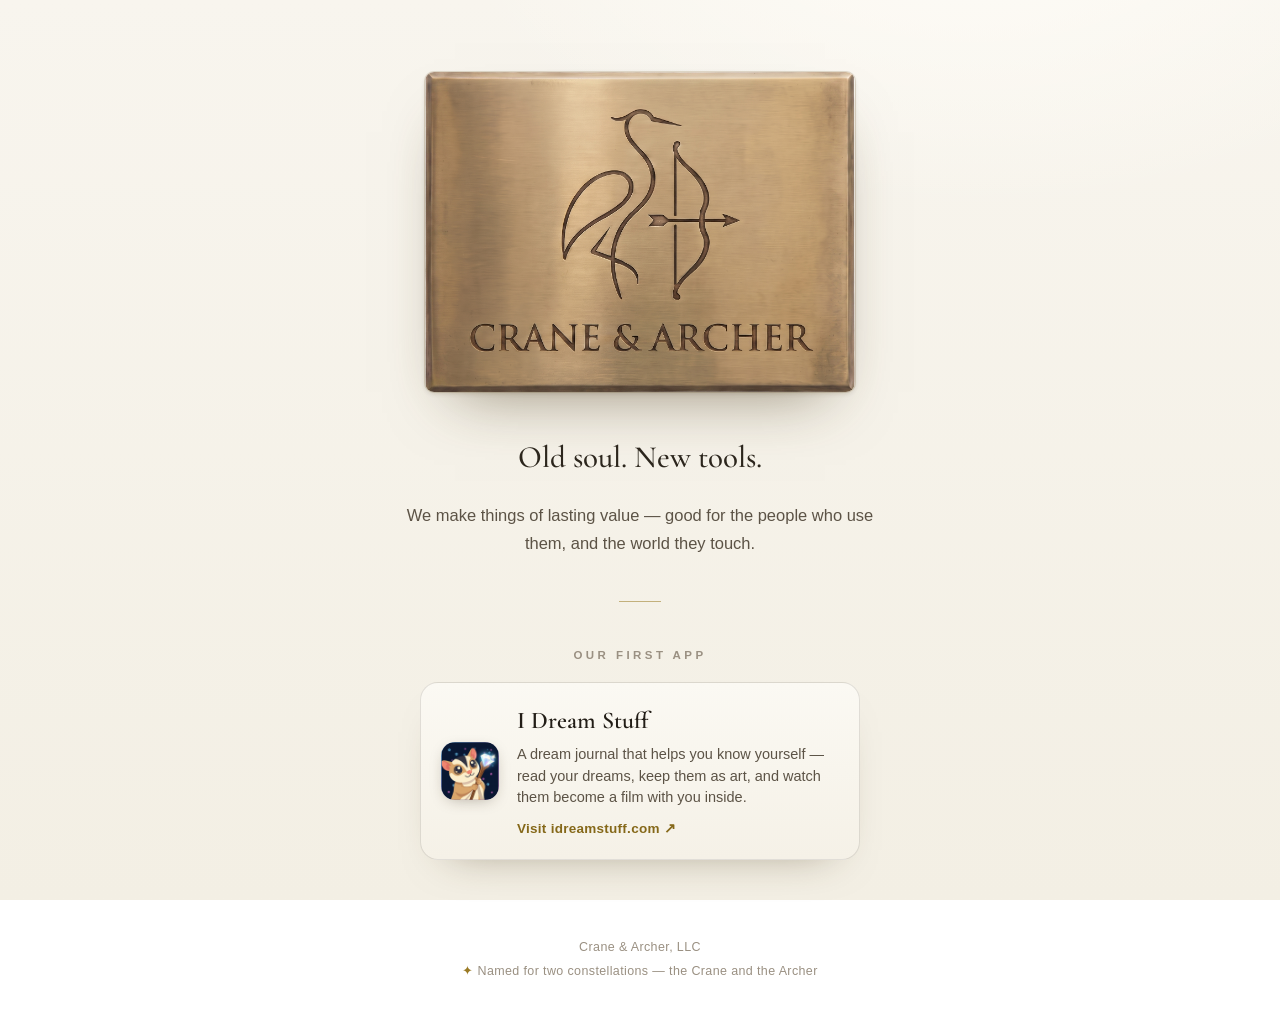
==== index.html @ 2206478a "Update meta/social description to match new studio voice" ====
<!doctype html>
<html lang="en">
<head>
<meta charset="utf-8" />
<meta name="viewport" content="width=device-width, initial-scale=1" />
<title>Crane &amp; Archer — a software studio</title>
<meta name="description" content="Crane & Archer is an independent software studio. We make things of lasting value — good for the people who use them, and the world they touch. Maker of I Dream Stuff." />
<meta name="theme-color" content="#f7f4ec" />
<meta property="og:title" content="Crane & Archer" />
<meta property="og:description" content="An independent software studio. We make things of lasting value — good for the people who use them, and the world they touch." />
<meta property="og:type" content="website" />
<meta property="og:url" content="https://craneandarcher.com" />
<link rel="icon" href="data:image/svg+xml,%3Csvg xmlns='http://www.w3.org/2000/svg' viewBox='0 0 32 32'%3E%3Crect width='32' height='32' rx='7' fill='%23f7f4ec'/%3E%3Cg fill='none' stroke='%239a7a24' stroke-width='1.4' stroke-linecap='round'%3E%3Cpath d='M9 22 L23 10'/%3E%3Cpath d='M23 10 l-5 1 M23 10 l1 -5'/%3E%3C/g%3E%3Ccircle cx='9' cy='22' r='1.5' fill='%23b0873a'/%3E%3C/svg%3E" />
<link rel="preconnect" href="https://fonts.googleapis.com">
<link rel="preconnect" href="https://fonts.gstatic.com" crossorigin>
<link href="https://fonts.googleapis.com/css2?family=Cormorant+Garamond:ital,wght@0,500;0,600;1,500;1,600&display=swap" rel="stylesheet">
<style>
  :root{
    --paper:#f7f4ec; --paper-2:#fbf9f3; --ink:#221d16; --soft:#5c5346;
    --faint:#9a9082; --gold:#9a7a24; --gold-deep:#856819;
    --line:rgba(34,29,22,.12);
    --maxw:660px;
  }
  *{box-sizing:border-box;}
  html{scroll-behavior:smooth;}
  body{
    margin:0; min-height:100vh; color:var(--ink);
    font-family:-apple-system,BlinkMacSystemFont,"Segoe UI",Inter,Helvetica,Arial,sans-serif;
    line-height:1.7; -webkit-font-smoothing:antialiased;
    background:
      radial-gradient(900px 560px at 76% -14%, #fffdf8 0%, transparent 60%),
      linear-gradient(180deg,#f8f5ee 0%, #f3efe4 100%);
    background-attachment:fixed;
  }
  .serif{font-family:"Cormorant Garamond",Georgia,"Times New Roman",serif;}
  a{color:inherit;}
  .wrap{max-width:var(--maxw); margin:0 auto; position:relative; z-index:1;
    padding:clamp(44px,8vh,84px) 24px 40px; text-align:center;}

  /* subtle breathing constellations behind everything (incl. the namesakes:
     Grus = the Crane, Sagittarius = the Archer) */
  .sky{position:fixed; inset:0; width:100%; height:100%; z-index:0;
    pointer-events:none; color:#1c1712;}
  .sky circle{fill:currentColor;}
  .sky polyline,.sky line{fill:none; stroke:currentColor; stroke-width:1;
    vector-effect:non-scaling-stroke; stroke-linecap:round; stroke-linejoin:round; opacity:.5;}
  .constellation{opacity:0; animation:breathe var(--dur,20s) ease-in-out infinite;
    animation-delay:var(--delay,0s);}
  @keyframes breathe{0%,100%{opacity:0} 50%{opacity:var(--peak,.15)}}
  @media (prefers-reduced-motion: reduce){ .constellation{animation:none; opacity:.05;} }

  /* the brass plaque — a mounted object resting on the paper */
  .plaque{display:block; width:clamp(280px,64vw,430px); height:auto; margin:0 auto;
    border-radius:9px;
    box-shadow:
      0 30px 60px -30px rgba(70,52,20,.55),
      0 2px 6px -2px rgba(70,52,20,.28),
      0 0 0 1px rgba(120,95,45,.18);}

  .lede{font-family:"Cormorant Garamond",Georgia,serif;
    font-size:clamp(23px,4vw,31px); line-height:1.4; color:#2c261d;
    margin:44px auto 0; max-width:26ch; font-weight:500;}
  .body{color:var(--soft); font-size:16.5px; margin:22px auto 0; max-width:54ch;}
  .body .em{color:var(--gold-deep); font-weight:600;}

  .motto{font-family:"Cormorant Garamond",Georgia,serif; font-style:italic;
    font-size:clamp(19px,3vw,24px); color:var(--gold); font-weight:600;
    margin:30px auto 0; max-width:44ch; line-height:1.5;}
  .motto .nb{white-space:nowrap;}

  .rule{width:42px; height:1px; background:var(--gold); opacity:.55; margin:44px auto; border:0;}

  .card-label{font-size:11.5px; letter-spacing:.3em; text-transform:uppercase;
    color:var(--faint); font-weight:700; margin:0 0 16px;}
  .card{display:flex; align-items:center; gap:18px; text-align:left;
    max-width:440px; margin:0 auto; padding:18px 20px; border-radius:18px;
    background:linear-gradient(180deg,var(--paper-2),#f5f1e7);
    border:1px solid var(--line);
    box-shadow:0 20px 44px -30px rgba(70,52,20,.5);}
  .card img{width:58px; height:58px; border-radius:14px; flex:0 0 auto;
    box-shadow:0 4px 16px -6px rgba(50,38,18,.4);}
  .card .name{font-family:"Cormorant Garamond",Georgia,serif; font-size:24px;
    font-weight:600; margin:0 0 2px;}
  .card .desc{color:var(--soft); font-size:14.5px; line-height:1.5; margin:0;}
  .card .go{margin-top:9px; display:inline-block; font-size:13.5px; font-weight:700;
    color:var(--gold-deep); text-decoration:none; letter-spacing:.02em;}
  .card .go:hover{text-decoration:underline;}

  .contact{margin:44px auto 0; font-size:14.5px;}
  .contact .say{color:var(--soft);}
  .contact a{color:var(--gold-deep); text-decoration:none; font-weight:700;}
  .contact a:hover{text-decoration:underline;}

  footer{position:relative; z-index:1; text-align:center; color:var(--faint); font-size:12.5px;
    letter-spacing:.03em; padding:36px 24px 44px; line-height:1.9;}
  footer .star{color:var(--gold);}
</style>
</head>
<body>
  <svg class="sky" viewBox="0 0 1200 900" preserveAspectRatio="xMidYMid slice" aria-hidden="true">
    <!-- Cassiopeia (W) -->
    <g class="constellation" style="--dur:16s;--delay:0s;--peak:.15" transform="translate(90,110)">
      <polyline points="0,30 45,55 90,10 140,50 190,20"/>
      <circle cx="0" cy="30" r="2.3"/><circle cx="45" cy="55" r="2.3"/><circle cx="90" cy="10" r="2.6"/><circle cx="140" cy="50" r="2.3"/><circle cx="190" cy="20" r="2.3"/>
    </g>
    <!-- Orion -->
    <g class="constellation" style="--dur:22s;--delay:5s;--peak:.17" transform="translate(930,120)">
      <polyline points="55,215 70,110 35,35 120,25 110,126 130,205"/>
      <polyline points="70,110 90,118 110,126"/>
      <circle cx="35" cy="35" r="2.8"/><circle cx="120" cy="25" r="2.4"/>
      <circle cx="70" cy="110" r="2.1"/><circle cx="90" cy="118" r="2.1"/><circle cx="110" cy="126" r="2.1"/>
      <circle cx="55" cy="215" r="2.6"/><circle cx="130" cy="205" r="2.8"/>
    </g>
    <!-- Grus, the Crane (namesake) -->
    <g class="constellation" style="--dur:19s;--delay:11s;--peak:.2" transform="translate(110,520)">
      <polyline points="30,15 55,60 72,112 100,150"/>
      <line x1="72" y1="112" x2="122" y2="88"/>
      <line x1="100" y1="150" x2="90" y2="215"/>
      <line x1="100" y1="150" x2="122" y2="198"/>
      <circle cx="30" cy="15" r="2.6"/><circle cx="55" cy="60" r="2.2"/><circle cx="72" cy="112" r="2.4"/><circle cx="100" cy="150" r="2.2"/><circle cx="90" cy="215" r="2.2"/><circle cx="122" cy="198" r="2.2"/><circle cx="122" cy="88" r="2.2"/>
    </g>
    <!-- Sagittarius, the Archer / Teapot (namesake) -->
    <g class="constellation" style="--dur:24s;--delay:3s;--peak:.2" transform="translate(880,560)">
      <polyline points="55,45 120,42 128,120 48,120 55,45"/>
      <polyline points="55,45 95,8 120,42"/>
      <polyline points="120,42 185,80 128,120"/>
      <polyline points="55,45 10,80 48,120"/>
      <circle cx="95" cy="8" r="2.2"/><circle cx="55" cy="45" r="2.4"/><circle cx="120" cy="42" r="2.4"/><circle cx="48" cy="120" r="2.4"/><circle cx="128" cy="120" r="2.4"/><circle cx="185" cy="80" r="2.2"/><circle cx="10" cy="80" r="2.2"/>
    </g>
    <!-- Ursa Major (Big Dipper) -->
    <g class="constellation" style="--dur:20s;--delay:8s;--peak:.15" transform="translate(420,730)">
      <polyline points="10,25 15,95 90,100 85,35 10,25"/>
      <polyline points="85,35 140,30 200,55 258,80"/>
      <circle cx="10" cy="25" r="2.5"/><circle cx="15" cy="95" r="2.3"/><circle cx="90" cy="100" r="2.3"/><circle cx="85" cy="35" r="2.3"/><circle cx="140" cy="30" r="2.3"/><circle cx="200" cy="55" r="2.3"/><circle cx="258" cy="80" r="2.5"/>
    </g>
    <!-- Lyra -->
    <g class="constellation" style="--dur:17s;--delay:14s;--peak:.14" transform="translate(770,760)">
      <polyline points="25,35 45,5 70,42"/>
      <polyline points="25,35 70,42 60,88 15,80 25,35"/>
      <circle cx="45" cy="5" r="2.6"/><circle cx="25" cy="35" r="2.1"/><circle cx="70" cy="42" r="2.1"/><circle cx="60" cy="88" r="2.1"/><circle cx="15" cy="80" r="2.1"/>
    </g>
  </svg>
  <main class="wrap">
    <img class="plaque" src="craneandarcher-logo.png" alt="Crane & Archer" />

    <p class="lede">Old soul. New tools.</p>

    <p class="body">We make things of lasting value — good for the people who use them,
      and the world they touch.</p>

    <hr class="rule" />

    <p class="card-label">Our first app</p>
    <div class="card">
      <img src="idreamstuff-icon.png" alt="I Dream Stuff app icon" />
      <div>
        <p class="name">I Dream Stuff</p>
        <p class="desc">A dream journal that helps you know yourself — read your dreams,
          keep them as art, and watch them become a film with you inside.</p>
        <a class="go" href="https://idreamstuff.com" target="_blank" rel="noopener">Visit idreamstuff.com&nbsp;↗</a>
      </div>
    </div>

  </main>

  <footer>
    Crane &amp; Archer, LLC<br/>
    <span class="star">✦</span> Named for two constellations — the Crane and the Archer
  </footer>
</body>
</html>
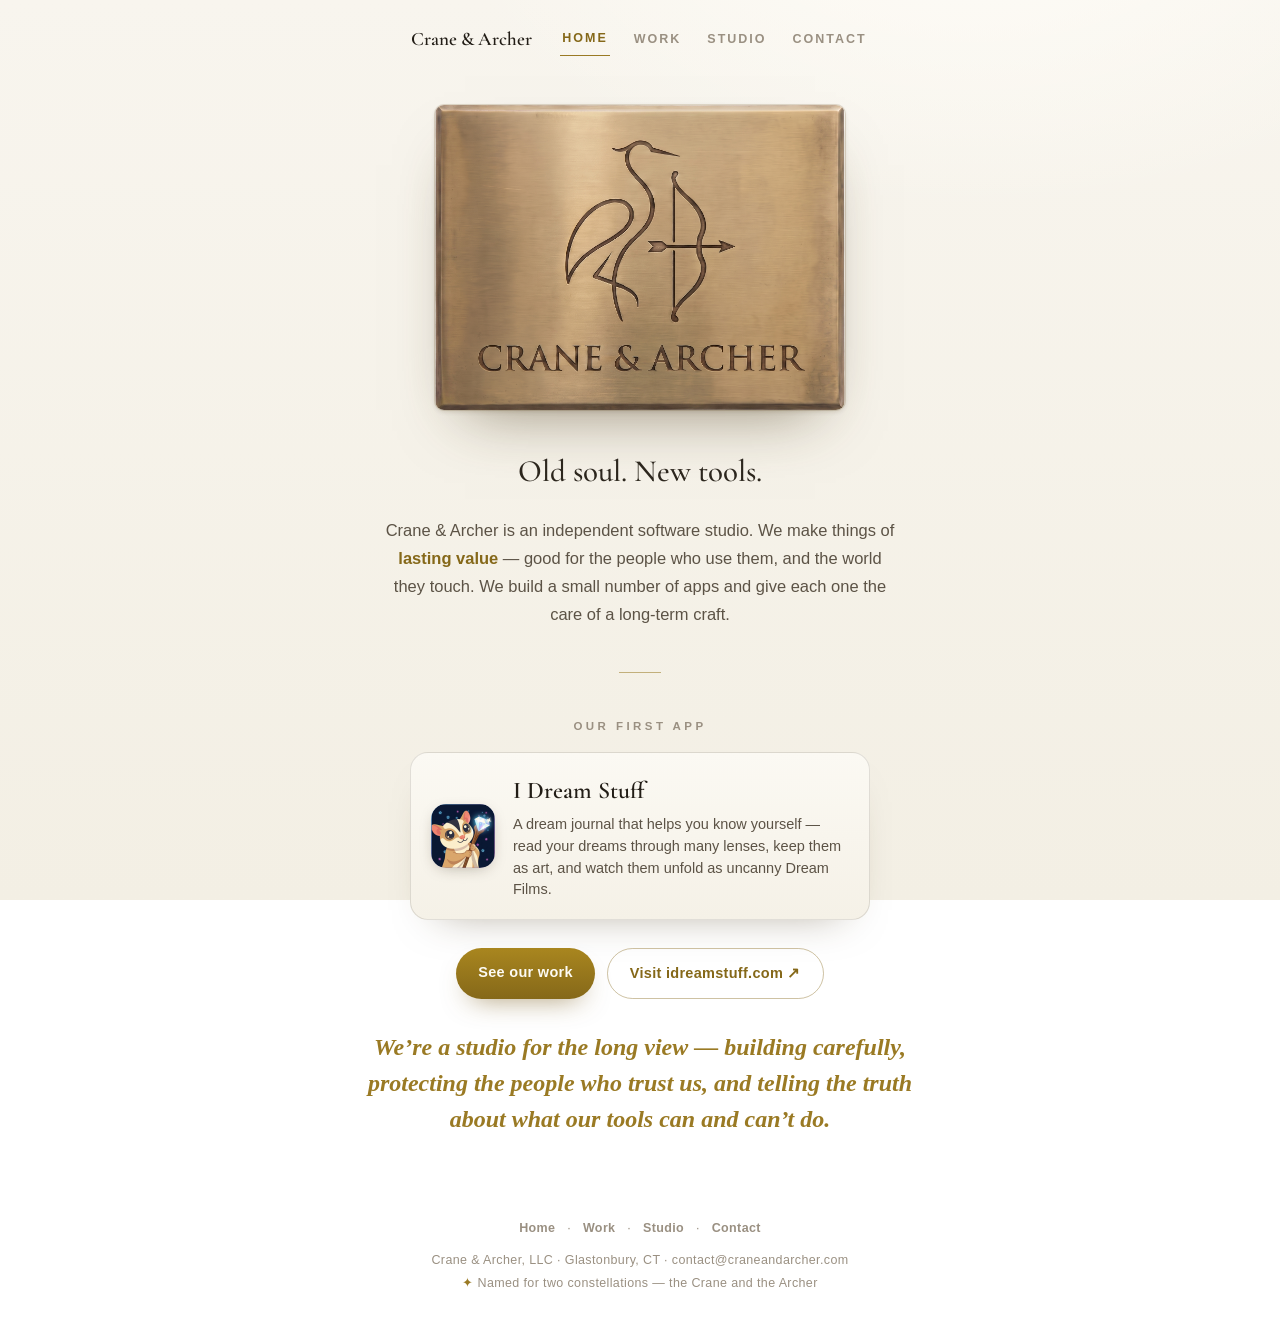
==== commit d4d8f7d9: "Beef up the site: four pages, real contact, SEO (Apple "very minimal" fix) Turn the one-pager into a" ====
--- a/index.html
+++ b/index.html
@@ -3,168 +3,103 @@
 <head>
 <meta charset="utf-8" />
 <meta name="viewport" content="width=device-width, initial-scale=1" />
-<title>Crane &amp; Archer — a software studio</title>
-<meta name="description" content="Crane & Archer is an independent software studio. We make things of lasting value — good for the people who use them, and the world they touch. Maker of I Dream Stuff." />
+<title>Crane &amp; Archer — an independent software studio</title>
+<meta name="description" content="Crane & Archer, LLC is an independent software studio. We make things of lasting value — good for the people who use them, and the world they touch. Maker of I Dream Stuff." />
 <meta name="theme-color" content="#f7f4ec" />
 <meta property="og:title" content="Crane & Archer" />
-<meta property="og:description" content="An independent software studio. We make things of lasting value — good for the people who use them, and the world they touch." />
+<meta property="og:description" content="An independent software studio making things of lasting value. Maker of I Dream Stuff." />
 <meta property="og:type" content="website" />
 <meta property="og:url" content="https://craneandarcher.com" />
+<link rel="canonical" href="https://craneandarcher.com/" />
 <link rel="icon" href="data:image/svg+xml,%3Csvg xmlns='http://www.w3.org/2000/svg' viewBox='0 0 32 32'%3E%3Crect width='32' height='32' rx='7' fill='%23f7f4ec'/%3E%3Cg fill='none' stroke='%239a7a24' stroke-width='1.4' stroke-linecap='round'%3E%3Cpath d='M9 22 L23 10'/%3E%3Cpath d='M23 10 l-5 1 M23 10 l1 -5'/%3E%3C/g%3E%3Ccircle cx='9' cy='22' r='1.5' fill='%23b0873a'/%3E%3C/svg%3E" />
 <link rel="preconnect" href="https://fonts.googleapis.com">
 <link rel="preconnect" href="https://fonts.gstatic.com" crossorigin>
 <link href="https://fonts.googleapis.com/css2?family=Cormorant+Garamond:ital,wght@0,500;0,600;1,500;1,600&display=swap" rel="stylesheet">
-<style>
-  :root{
-    --paper:#f7f4ec; --paper-2:#fbf9f3; --ink:#221d16; --soft:#5c5346;
-    --faint:#9a9082; --gold:#9a7a24; --gold-deep:#856819;
-    --line:rgba(34,29,22,.12);
-    --maxw:660px;
-  }
-  *{box-sizing:border-box;}
-  html{scroll-behavior:smooth;}
-  body{
-    margin:0; min-height:100vh; color:var(--ink);
-    font-family:-apple-system,BlinkMacSystemFont,"Segoe UI",Inter,Helvetica,Arial,sans-serif;
-    line-height:1.7; -webkit-font-smoothing:antialiased;
-    background:
-      radial-gradient(900px 560px at 76% -14%, #fffdf8 0%, transparent 60%),
-      linear-gradient(180deg,#f8f5ee 0%, #f3efe4 100%);
-    background-attachment:fixed;
-  }
-  .serif{font-family:"Cormorant Garamond",Georgia,"Times New Roman",serif;}
-  a{color:inherit;}
-  .wrap{max-width:var(--maxw); margin:0 auto; position:relative; z-index:1;
-    padding:clamp(44px,8vh,84px) 24px 40px; text-align:center;}
-
-  /* subtle breathing constellations behind everything (incl. the namesakes:
-     Grus = the Crane, Sagittarius = the Archer) */
-  .sky{position:fixed; inset:0; width:100%; height:100%; z-index:0;
-    pointer-events:none; color:#1c1712;}
-  .sky circle{fill:currentColor;}
-  .sky polyline,.sky line{fill:none; stroke:currentColor; stroke-width:1;
-    vector-effect:non-scaling-stroke; stroke-linecap:round; stroke-linejoin:round; opacity:.5;}
-  .constellation{opacity:0; animation:breathe var(--dur,20s) ease-in-out infinite;
-    animation-delay:var(--delay,0s);}
-  @keyframes breathe{0%,100%{opacity:0} 50%{opacity:var(--peak,.15)}}
-  @media (prefers-reduced-motion: reduce){ .constellation{animation:none; opacity:.05;} }
-
-  /* the brass plaque — a mounted object resting on the paper */
-  .plaque{display:block; width:clamp(280px,64vw,430px); height:auto; margin:0 auto;
-    border-radius:9px;
-    box-shadow:
-      0 30px 60px -30px rgba(70,52,20,.55),
-      0 2px 6px -2px rgba(70,52,20,.28),
-      0 0 0 1px rgba(120,95,45,.18);}
-
-  .lede{font-family:"Cormorant Garamond",Georgia,serif;
-    font-size:clamp(23px,4vw,31px); line-height:1.4; color:#2c261d;
-    margin:44px auto 0; max-width:26ch; font-weight:500;}
-  .body{color:var(--soft); font-size:16.5px; margin:22px auto 0; max-width:54ch;}
-  .body .em{color:var(--gold-deep); font-weight:600;}
-
-  .motto{font-family:"Cormorant Garamond",Georgia,serif; font-style:italic;
-    font-size:clamp(19px,3vw,24px); color:var(--gold); font-weight:600;
-    margin:30px auto 0; max-width:44ch; line-height:1.5;}
-  .motto .nb{white-space:nowrap;}
-
-  .rule{width:42px; height:1px; background:var(--gold); opacity:.55; margin:44px auto; border:0;}
-
-  .card-label{font-size:11.5px; letter-spacing:.3em; text-transform:uppercase;
-    color:var(--faint); font-weight:700; margin:0 0 16px;}
-  .card{display:flex; align-items:center; gap:18px; text-align:left;
-    max-width:440px; margin:0 auto; padding:18px 20px; border-radius:18px;
-    background:linear-gradient(180deg,var(--paper-2),#f5f1e7);
-    border:1px solid var(--line);
-    box-shadow:0 20px 44px -30px rgba(70,52,20,.5);}
-  .card img{width:58px; height:58px; border-radius:14px; flex:0 0 auto;
-    box-shadow:0 4px 16px -6px rgba(50,38,18,.4);}
-  .card .name{font-family:"Cormorant Garamond",Georgia,serif; font-size:24px;
-    font-weight:600; margin:0 0 2px;}
-  .card .desc{color:var(--soft); font-size:14.5px; line-height:1.5; margin:0;}
-  .card .go{margin-top:9px; display:inline-block; font-size:13.5px; font-weight:700;
-    color:var(--gold-deep); text-decoration:none; letter-spacing:.02em;}
-  .card .go:hover{text-decoration:underline;}
-
-  .contact{margin:44px auto 0; font-size:14.5px;}
-  .contact .say{color:var(--soft);}
-  .contact a{color:var(--gold-deep); text-decoration:none; font-weight:700;}
-  .contact a:hover{text-decoration:underline;}
-
-  footer{position:relative; z-index:1; text-align:center; color:var(--faint); font-size:12.5px;
-    letter-spacing:.03em; padding:36px 24px 44px; line-height:1.9;}
-  footer .star{color:var(--gold);}
-</style>
+<link rel="stylesheet" href="style.css" />
+<script type="application/ld+json">
+{
+  "@context":"https://schema.org",
+  "@type":"Organization",
+  "name":"Crane & Archer, LLC",
+  "alternateName":"Crane & Archer",
+  "url":"https://craneandarcher.com",
+  "email":"contact@craneandarcher.com",
+  "description":"An independent software studio making things of lasting value. Maker of I Dream Stuff.",
+  "foundingDate":"2026",
+  "address":{"@type":"PostalAddress","streetAddress":"2389 Main St, Suite 100","addressLocality":"Glastonbury","addressRegion":"CT","postalCode":"06033","addressCountry":"US"},
+  "makesOffer":{"@type":"Offer","itemOffered":{"@type":"MobileApplication","name":"I Dream Stuff","applicationCategory":"LifestyleApplication","url":"https://idreamstuff.com"}}
+}
+</script>
 </head>
 <body>
   <svg class="sky" viewBox="0 0 1200 900" preserveAspectRatio="xMidYMid slice" aria-hidden="true">
-    <!-- Cassiopeia (W) -->
-    <g class="constellation" style="--dur:16s;--delay:0s;--peak:.15" transform="translate(90,110)">
+    <g class="constellation" style="--dur:16s;--delay:0s" transform="translate(90,110)">
       <polyline points="0,30 45,55 90,10 140,50 190,20"/>
       <circle cx="0" cy="30" r="2.3"/><circle cx="45" cy="55" r="2.3"/><circle cx="90" cy="10" r="2.6"/><circle cx="140" cy="50" r="2.3"/><circle cx="190" cy="20" r="2.3"/>
     </g>
-    <!-- Orion -->
-    <g class="constellation" style="--dur:22s;--delay:5s;--peak:.17" transform="translate(930,120)">
-      <polyline points="55,215 70,110 35,35 120,25 110,126 130,205"/>
-      <polyline points="70,110 90,118 110,126"/>
-      <circle cx="35" cy="35" r="2.8"/><circle cx="120" cy="25" r="2.4"/>
-      <circle cx="70" cy="110" r="2.1"/><circle cx="90" cy="118" r="2.1"/><circle cx="110" cy="126" r="2.1"/>
-      <circle cx="55" cy="215" r="2.6"/><circle cx="130" cy="205" r="2.8"/>
+    <g class="constellation" style="--dur:22s;--delay:5s" transform="translate(930,120)">
+      <polyline points="55,215 70,110 35,35 120,25 110,126 130,205"/><polyline points="70,110 90,118 110,126"/>
+      <circle cx="35" cy="35" r="2.8"/><circle cx="120" cy="25" r="2.4"/><circle cx="70" cy="110" r="2.1"/><circle cx="90" cy="118" r="2.1"/><circle cx="110" cy="126" r="2.1"/><circle cx="55" cy="215" r="2.6"/><circle cx="130" cy="205" r="2.8"/>
     </g>
-    <!-- Grus, the Crane (namesake) -->
-    <g class="constellation" style="--dur:19s;--delay:11s;--peak:.2" transform="translate(110,520)">
-      <polyline points="30,15 55,60 72,112 100,150"/>
-      <line x1="72" y1="112" x2="122" y2="88"/>
-      <line x1="100" y1="150" x2="90" y2="215"/>
-      <line x1="100" y1="150" x2="122" y2="198"/>
+    <g class="constellation" style="--dur:19s;--delay:11s" transform="translate(110,520)">
+      <polyline points="30,15 55,60 72,112 100,150"/><line x1="72" y1="112" x2="122" y2="88"/><line x1="100" y1="150" x2="90" y2="215"/><line x1="100" y1="150" x2="122" y2="198"/>
       <circle cx="30" cy="15" r="2.6"/><circle cx="55" cy="60" r="2.2"/><circle cx="72" cy="112" r="2.4"/><circle cx="100" cy="150" r="2.2"/><circle cx="90" cy="215" r="2.2"/><circle cx="122" cy="198" r="2.2"/><circle cx="122" cy="88" r="2.2"/>
     </g>
-    <!-- Sagittarius, the Archer / Teapot (namesake) -->
-    <g class="constellation" style="--dur:24s;--delay:3s;--peak:.2" transform="translate(880,560)">
-      <polyline points="55,45 120,42 128,120 48,120 55,45"/>
-      <polyline points="55,45 95,8 120,42"/>
-      <polyline points="120,42 185,80 128,120"/>
-      <polyline points="55,45 10,80 48,120"/>
+    <g class="constellation" style="--dur:24s;--delay:3s" transform="translate(880,560)">
+      <polyline points="55,45 120,42 128,120 48,120 55,45"/><polyline points="55,45 95,8 120,42"/><polyline points="120,42 185,80 128,120"/><polyline points="55,45 10,80 48,120"/>
       <circle cx="95" cy="8" r="2.2"/><circle cx="55" cy="45" r="2.4"/><circle cx="120" cy="42" r="2.4"/><circle cx="48" cy="120" r="2.4"/><circle cx="128" cy="120" r="2.4"/><circle cx="185" cy="80" r="2.2"/><circle cx="10" cy="80" r="2.2"/>
     </g>
-    <!-- Ursa Major (Big Dipper) -->
-    <g class="constellation" style="--dur:20s;--delay:8s;--peak:.15" transform="translate(420,730)">
-      <polyline points="10,25 15,95 90,100 85,35 10,25"/>
-      <polyline points="85,35 140,30 200,55 258,80"/>
+    <g class="constellation" style="--dur:20s;--delay:8s" transform="translate(420,730)">
+      <polyline points="10,25 15,95 90,100 85,35 10,25"/><polyline points="85,35 140,30 200,55 258,80"/>
       <circle cx="10" cy="25" r="2.5"/><circle cx="15" cy="95" r="2.3"/><circle cx="90" cy="100" r="2.3"/><circle cx="85" cy="35" r="2.3"/><circle cx="140" cy="30" r="2.3"/><circle cx="200" cy="55" r="2.3"/><circle cx="258" cy="80" r="2.5"/>
     </g>
-    <!-- Lyra -->
-    <g class="constellation" style="--dur:17s;--delay:14s;--peak:.14" transform="translate(770,760)">
-      <polyline points="25,35 45,5 70,42"/>
-      <polyline points="25,35 70,42 60,88 15,80 25,35"/>
+    <g class="constellation" style="--dur:17s;--delay:14s" transform="translate(770,760)">
+      <polyline points="25,35 45,5 70,42"/><polyline points="25,35 70,42 60,88 15,80 25,35"/>
       <circle cx="45" cy="5" r="2.6"/><circle cx="25" cy="35" r="2.1"/><circle cx="70" cy="42" r="2.1"/><circle cx="60" cy="88" r="2.1"/><circle cx="15" cy="80" r="2.1"/>
     </g>
   </svg>
+
+  <nav class="nav">
+    <a class="brand" href="/">Crane &amp; Archer</a>
+    <a class="link" href="/" aria-current="page">Home</a>
+    <a class="link" href="/work.html">Work</a>
+    <a class="link" href="/studio.html">Studio</a>
+    <a class="link" href="/contact.html">Contact</a>
+  </nav>
+
   <main class="wrap">
     <img class="plaque" src="craneandarcher-logo.png" alt="Crane & Archer" />
 
     <p class="lede">Old soul. New tools.</p>
 
-    <p class="body">We make things of lasting value — good for the people who use them,
-      and the world they touch.</p>
+    <p class="body">Crane &amp; Archer is an independent software studio. We make things of
+      <span class="em">lasting value</span> — good for the people who use them, and the world they touch.
+      We build a small number of apps and give each one the care of a long-term craft.</p>
 
     <hr class="rule" />
 
-    <p class="card-label">Our first app</p>
+    <p class="label">Our first app</p>
     <div class="card">
       <img src="idreamstuff-icon.png" alt="I Dream Stuff app icon" />
       <div>
         <p class="name">I Dream Stuff</p>
-        <p class="desc">A dream journal that helps you know yourself — read your dreams,
-          keep them as art, and watch them become a film with you inside.</p>
-        <a class="go" href="https://idreamstuff.com" target="_blank" rel="noopener">Visit idreamstuff.com&nbsp;↗</a>
+        <p class="desc">A dream journal that helps you know yourself — read your dreams through many
+          lenses, keep them as art, and watch them unfold as uncanny Dream Films.</p>
       </div>
     </div>
 
+    <div class="btn-row">
+      <a class="btn btn-primary" href="/work.html">See our work</a>
+      <a class="btn btn-ghost" href="https://idreamstuff.com" target="_blank" rel="noopener">Visit idreamstuff.com ↗</a>
+    </div>
+
+    <p class="motto">We’re a studio for the long view — building carefully, protecting the people
+      who trust us, and telling the truth about what our tools can and can’t do.</p>
   </main>
 
   <footer>
-    Crane &amp; Archer, LLC<br/>
+    <div class="fnav"><a href="/">Home</a> · <a href="/work.html">Work</a> · <a href="/studio.html">Studio</a> · <a href="/contact.html">Contact</a></div>
+    Crane &amp; Archer, LLC · Glastonbury, CT · <a href="mailto:contact@craneandarcher.com">contact@craneandarcher.com</a><br/>
     <span class="star">✦</span> Named for two constellations — the Crane and the Archer
   </footer>
 </body>
--- a/style.css
+++ b/style.css
@@ -0,0 +1,109 @@
+/* Crane & Archer — shared styles across all pages.
+   Paper + brass palette, Cormorant Garamond display, breathing constellations. */
+:root{
+  --paper:#f7f4ec; --paper-2:#fbf9f3; --ink:#221d16; --soft:#5c5346;
+  --faint:#9a9082; --gold:#9a7a24; --gold-deep:#856819;
+  --line:rgba(34,29,22,.12);
+  --maxw:720px;
+}
+*{box-sizing:border-box;}
+html{scroll-behavior:smooth;}
+body{
+  margin:0; min-height:100vh; color:var(--ink);
+  font-family:-apple-system,BlinkMacSystemFont,"Segoe UI",Inter,Helvetica,Arial,sans-serif;
+  line-height:1.7; -webkit-font-smoothing:antialiased;
+  background:
+    radial-gradient(900px 560px at 76% -14%, #fffdf8 0%, transparent 60%),
+    linear-gradient(180deg,#f8f5ee 0%, #f3efe4 100%);
+  background-attachment:fixed;
+}
+.serif{font-family:"Cormorant Garamond",Georgia,"Times New Roman",serif;}
+a{color:inherit;}
+
+/* breathing constellations behind everything (namesakes: Grus = Crane, Sagittarius = Archer) */
+.sky{position:fixed; inset:0; width:100%; height:100%; z-index:0; pointer-events:none; color:#0d0b09;}
+.sky circle{fill:currentColor;}
+.sky polyline,.sky line{fill:none; stroke:currentColor; stroke-width:1.1;
+  vector-effect:non-scaling-stroke; stroke-linecap:round; stroke-linejoin:round; opacity:.6;}
+.constellation{opacity:0; animation:breathe var(--dur,20s) ease-in-out infinite; animation-delay:var(--delay,0s);}
+@keyframes breathe{0%,100%{opacity:0} 50%{opacity:1}}
+@media (prefers-reduced-motion: reduce){ .constellation{animation:none; opacity:.45;} }
+
+/* top nav */
+.nav{position:relative; z-index:2; display:flex; flex-wrap:wrap; align-items:center; justify-content:center;
+  gap:6px 22px; padding:22px 24px 4px;}
+.nav .brand{font-family:"Cormorant Garamond",Georgia,serif; font-weight:600; font-size:19px;
+  color:var(--ink); text-decoration:none; margin-right:6px;}
+.nav a.link{font-size:12.5px; letter-spacing:.16em; text-transform:uppercase; font-weight:700;
+  color:var(--faint); text-decoration:none; padding:6px 2px; transition:color .15s;}
+.nav a.link:hover{color:var(--gold-deep);}
+.nav a.link[aria-current="page"]{color:var(--gold-deep); border-bottom:1.5px solid var(--gold);}
+
+.wrap{max-width:var(--maxw); margin:0 auto; position:relative; z-index:1;
+  padding:clamp(28px,5vh,56px) 24px 40px; text-align:center;}
+
+/* home hero */
+.plaque{display:block; width:clamp(280px,60vw,410px); height:auto; margin:0 auto; border-radius:9px;
+  box-shadow:0 30px 60px -30px rgba(70,52,20,.55), 0 2px 6px -2px rgba(70,52,20,.28), 0 0 0 1px rgba(120,95,45,.18);}
+.lede{font-family:"Cormorant Garamond",Georgia,serif; font-size:clamp(23px,4vw,31px); line-height:1.4;
+  color:#2c261d; margin:40px auto 0; max-width:26ch; font-weight:500;}
+.body{color:var(--soft); font-size:16.5px; margin:22px auto 0; max-width:56ch;}
+.body .em{color:var(--gold-deep); font-weight:600;}
+.motto{font-family:"Cormorant Garamond",Georgia,serif; font-style:italic; font-size:clamp(19px,3vw,24px);
+  color:var(--gold); font-weight:600; margin:30px auto 0; max-width:46ch; line-height:1.5;}
+
+.rule{width:42px; height:1px; background:var(--gold); opacity:.55; margin:44px auto; border:0;}
+
+/* page headings + prose (inner pages) */
+.page-title{font-family:"Cormorant Garamond",Georgia,serif; font-size:clamp(30px,6vw,46px);
+  font-weight:600; color:var(--ink); margin:12px auto 0; line-height:1.1;}
+.page-sub{color:var(--soft); font-size:17px; margin:16px auto 0; max-width:56ch;}
+.h2{font-family:"Cormorant Garamond",Georgia,serif; font-size:clamp(22px,4vw,28px); font-weight:600;
+  color:var(--ink); margin:48px auto 0;}
+.prose{color:var(--soft); font-size:16.5px; margin:16px auto 0; max-width:60ch; text-align:left;}
+.prose p{margin:0 0 16px;}
+.prose strong,.prose .em{color:var(--gold-deep);}
+.label{font-size:11.5px; letter-spacing:.3em; text-transform:uppercase; color:var(--faint); font-weight:700; margin:0 0 16px;}
+
+/* product / app card */
+.card{display:flex; align-items:center; gap:18px; text-align:left; max-width:460px; margin:0 auto;
+  padding:18px 20px; border-radius:18px; background:linear-gradient(180deg,var(--paper-2),#f5f1e7);
+  border:1px solid var(--line); box-shadow:0 20px 44px -30px rgba(70,52,20,.5);}
+.card img{width:64px; height:64px; border-radius:15px; flex:0 0 auto; box-shadow:0 4px 16px -6px rgba(50,38,18,.4);}
+.card .name{font-family:"Cormorant Garamond",Georgia,serif; font-size:24px; font-weight:600; margin:0 0 2px;}
+.card .desc{color:var(--soft); font-size:14.5px; line-height:1.5; margin:0;}
+
+/* feature list */
+.features{list-style:none; padding:0; margin:20px auto 0; max-width:56ch; text-align:left;}
+.features li{position:relative; padding:0 0 0 22px; margin:0 0 12px; color:var(--soft); font-size:16px;}
+.features li::before{content:"✦"; position:absolute; left:0; top:0; color:var(--gold); font-size:12px;}
+.features b{color:var(--ink); font-weight:600;}
+
+/* buttons */
+.btn-row{display:flex; flex-wrap:wrap; gap:12px; justify-content:center; margin:28px auto 0;}
+.btn{display:inline-block; font-size:14.5px; font-weight:700; letter-spacing:.02em; text-decoration:none;
+  padding:12px 22px; border-radius:999px; transition:transform .12s, box-shadow .12s;}
+.btn-primary{background:linear-gradient(180deg,#a9861f,#856819); color:#fdfbf4;
+  box-shadow:0 12px 28px -14px rgba(120,90,25,.7);}
+.btn-primary:hover{transform:translateY(-1px);}
+.btn-ghost{background:transparent; color:var(--gold-deep); border:1.4px solid rgba(133,104,25,.4);}
+.btn-ghost:hover{border-color:var(--gold-deep);}
+.soon{display:block; font-size:12.5px; letter-spacing:.14em; text-transform:uppercase; color:var(--faint);
+  font-weight:700; margin:18px auto 0;}
+
+/* contact block */
+.contact-grid{display:grid; gap:16px; max-width:420px; margin:28px auto 0; text-align:left;}
+.contact-item{padding:16px 18px; border-radius:14px; background:linear-gradient(180deg,var(--paper-2),#f5f1e7);
+  border:1px solid var(--line);}
+.contact-item .k{font-size:11.5px; letter-spacing:.18em; text-transform:uppercase; color:var(--faint); font-weight:700; margin:0 0 5px;}
+.contact-item a{color:var(--gold-deep); text-decoration:none; font-weight:700;}
+.contact-item a:hover{text-decoration:underline;}
+.contact-item .addr{color:var(--soft); font-size:14.5px; line-height:1.6; font-style:normal;}
+
+footer{position:relative; z-index:1; text-align:center; color:var(--faint); font-size:12.5px;
+  letter-spacing:.03em; padding:40px 24px 46px; line-height:1.9;}
+footer a{color:var(--faint); text-decoration:none;}
+footer a:hover{color:var(--gold-deep);}
+footer .star{color:var(--gold);}
+footer .fnav{margin-bottom:8px;}
+footer .fnav a{margin:0 8px; font-weight:600;}
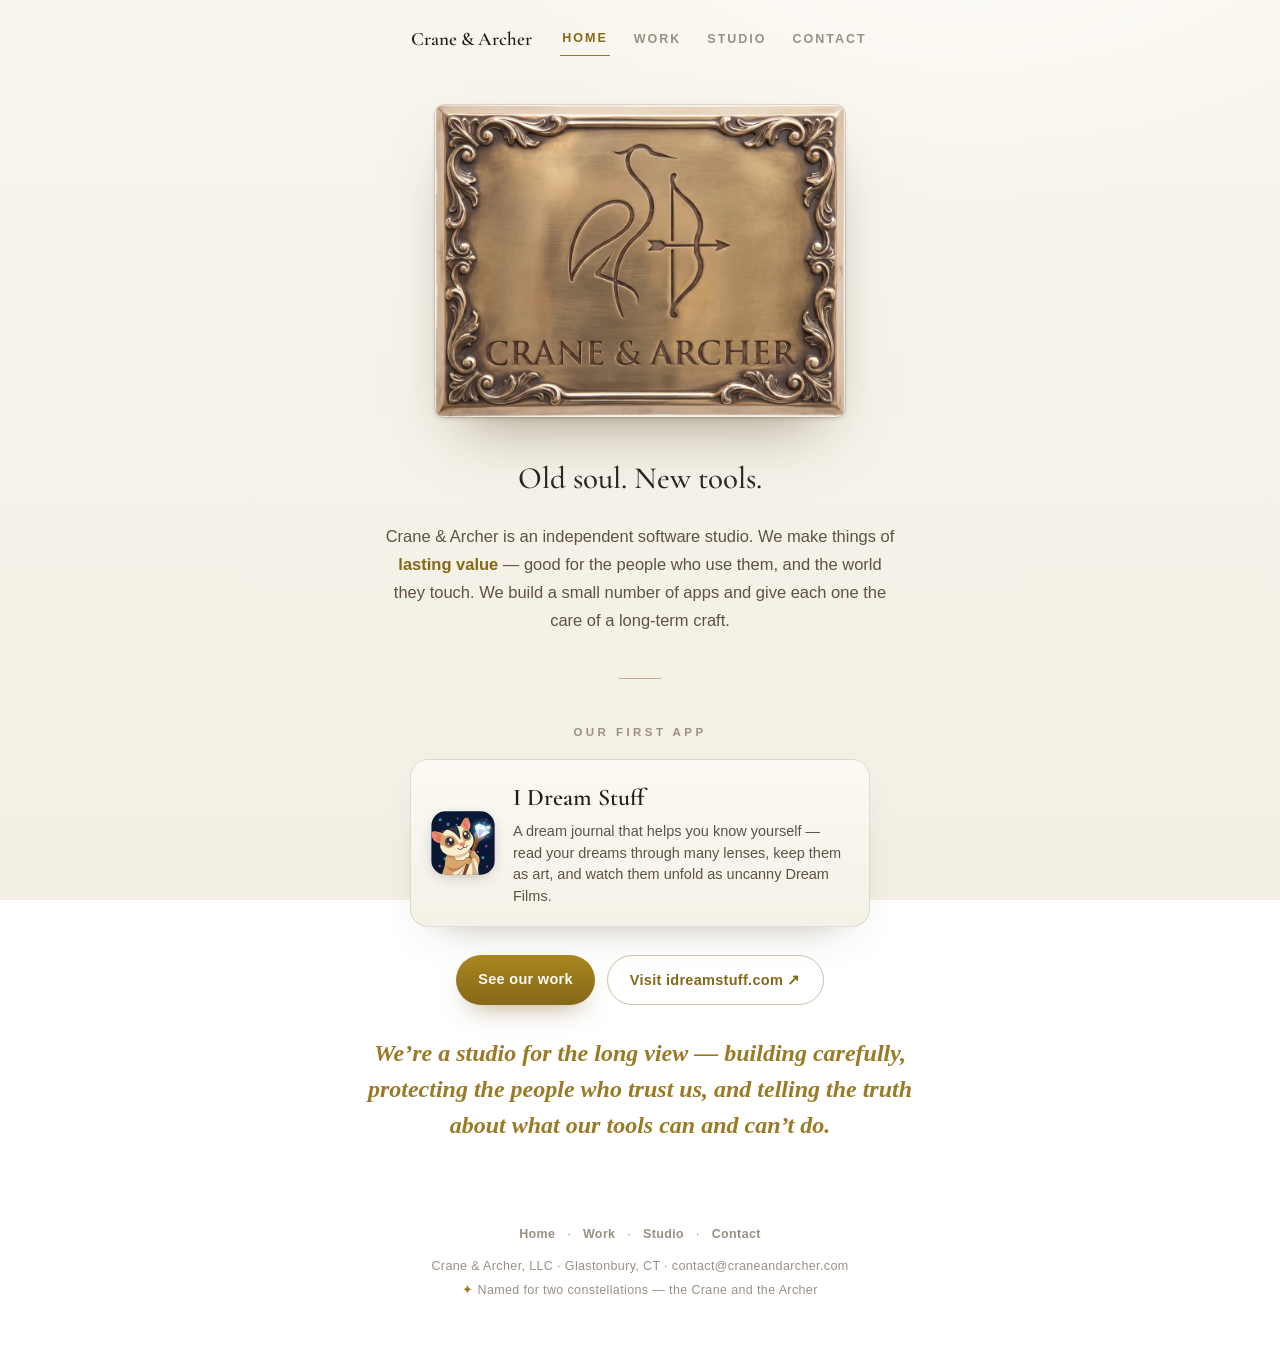
==== commit fab4ff1d: "Logo: new brass plaque, optimized to WebP (3.3MB PNG → 94KB) Swap in the new craneandarcher-logo2 pl" ====
--- a/index.html
+++ b/index.html
@@ -68,7 +68,7 @@
   </nav>
 
   <main class="wrap">
-    <img class="plaque" src="craneandarcher-logo.png" alt="Crane & Archer" />
+    <img class="plaque" src="craneandarcher-logo2.webp" alt="Crane & Archer" width="500" height="380" />
 
     <p class="lede">Old soul. New tools.</p>
 
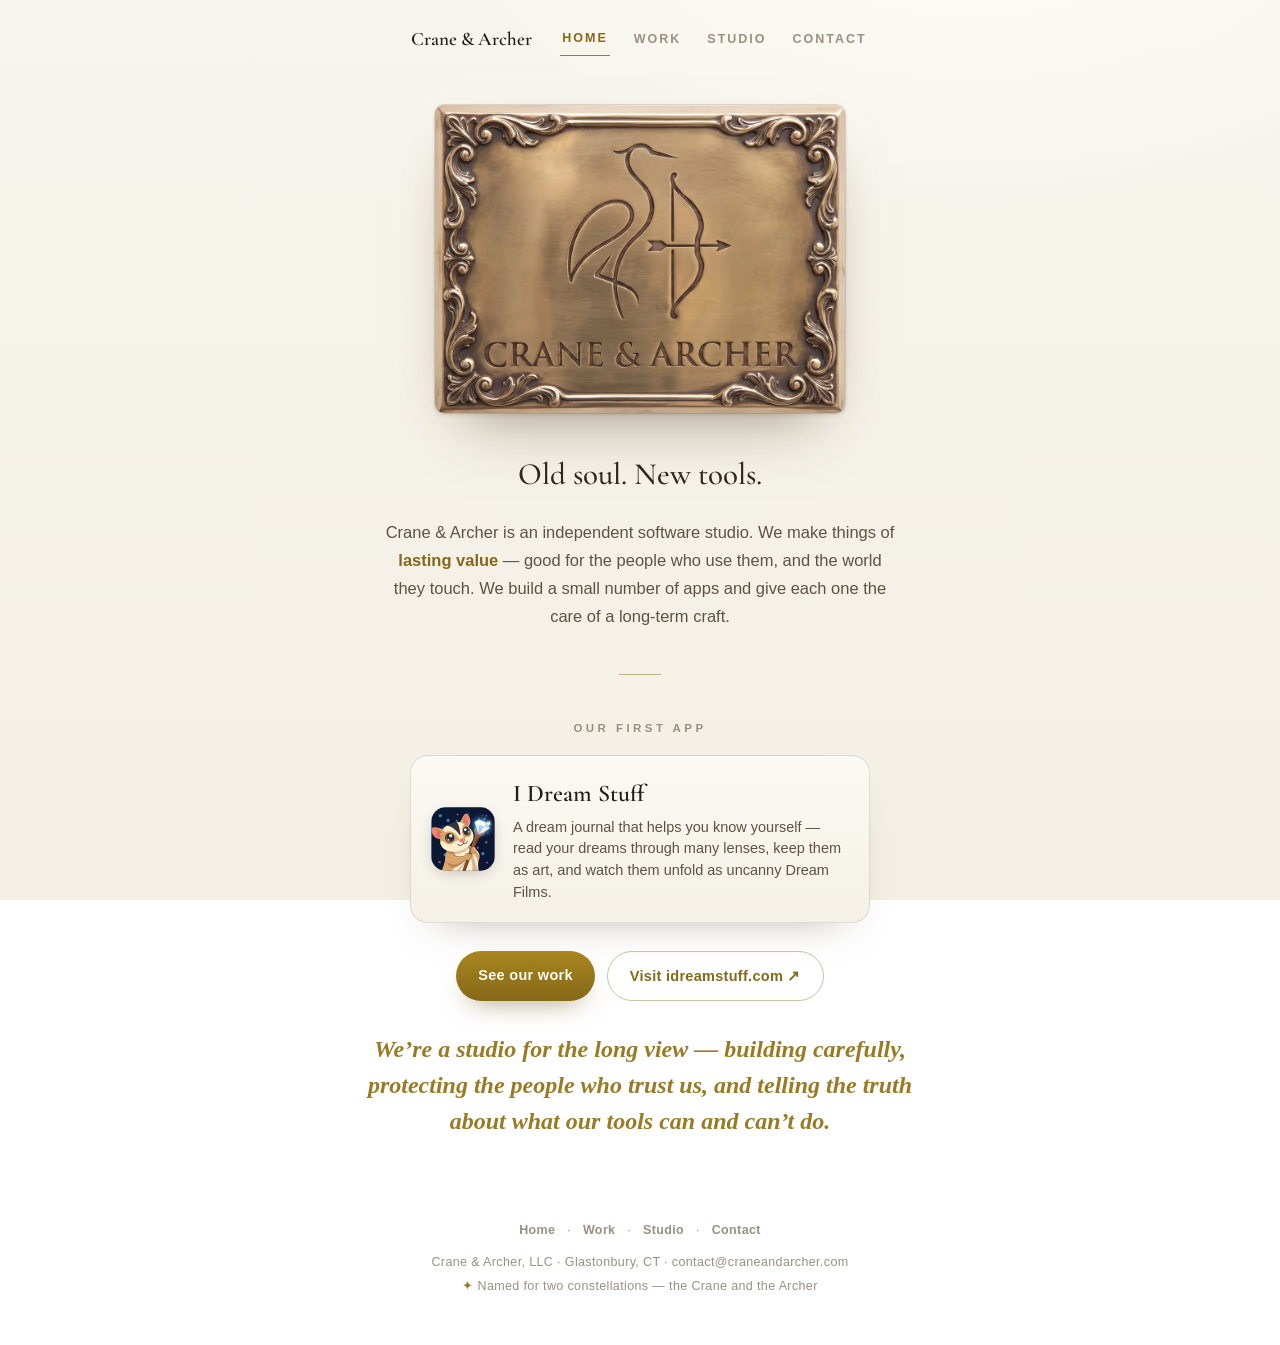
==== commit ab7218c6: "Logo: trim edges + bottom to remove stray white pixel line Crop a few px off the sides and a bit mor" ====
--- a/index.html
+++ b/index.html
@@ -68,7 +68,7 @@
   </nav>
 
   <main class="wrap">
-    <img class="plaque" src="craneandarcher-logo2.webp" alt="Crane & Archer" width="500" height="380" />
+    <img class="plaque" src="craneandarcher-logo2.webp?v=2" alt="Crane & Archer" width="500" height="375" />
 
     <p class="lede">Old soul. New tools.</p>
 
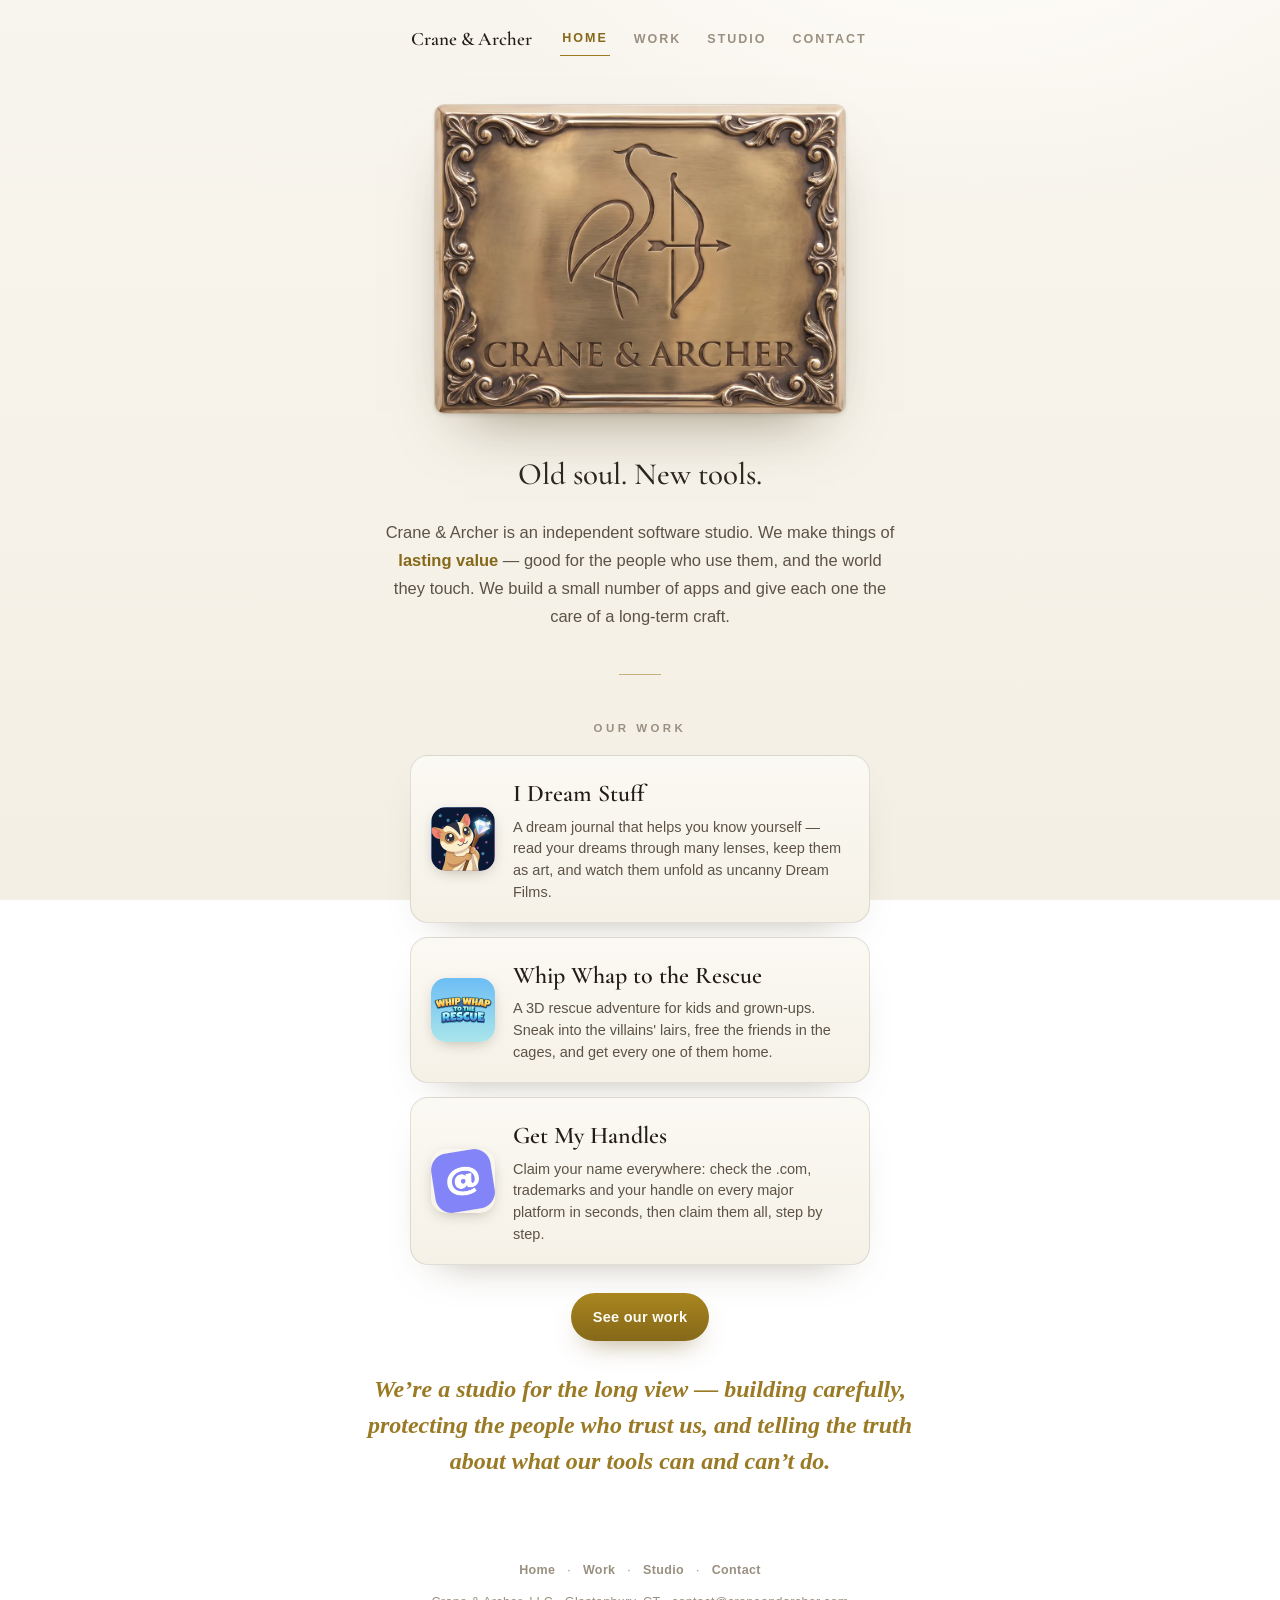
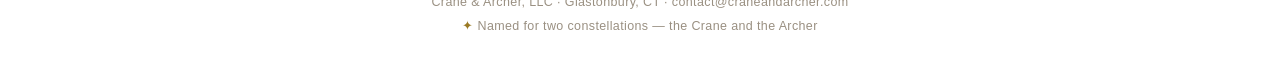
==== commit 43773216: "Home and Work: all three — I Dream Stuff, Whip Whap to the Rescue, Get My Handles Co-Authored-By: Cl" ====
--- a/index.html
+++ b/index.html
@@ -27,7 +27,11 @@
   "description":"An independent software studio making things of lasting value. Maker of I Dream Stuff.",
   "foundingDate":"2026",
   "address":{"@type":"PostalAddress","streetAddress":"2389 Main St, Suite 100","addressLocality":"Glastonbury","addressRegion":"CT","postalCode":"06033","addressCountry":"US"},
-  "makesOffer":{"@type":"Offer","itemOffered":{"@type":"MobileApplication","name":"I Dream Stuff","applicationCategory":"LifestyleApplication","url":"https://idreamstuff.com"}}
+  "makesOffer":[
+    {"@type":"Offer","itemOffered":{"@type":"MobileApplication","name":"I Dream Stuff","applicationCategory":"LifestyleApplication","url":"https://idreamstuff.com"}},
+    {"@type":"Offer","itemOffered":{"@type":"MobileApplication","name":"Whip Whap to the Rescue","applicationCategory":"GameApplication","url":"https://craneandarcher.com/whipwhap/"}},
+    {"@type":"Offer","itemOffered":{"@type":"WebApplication","name":"Get My Handles","applicationCategory":"BusinessApplication","url":"https://getmyhandles.com"}}
+  ]
 }
 </script>
 </head>
@@ -78,19 +82,36 @@
 
     <hr class="rule" />
 
-    <p class="label">Our first app</p>
-    <div class="card">
-      <img src="idreamstuff-icon.png" alt="I Dream Stuff app icon" />
-      <div>
-        <p class="name">I Dream Stuff</p>
-        <p class="desc">A dream journal that helps you know yourself — read your dreams through many
-          lenses, keep them as art, and watch them unfold as uncanny Dream Films.</p>
-      </div>
+    <p class="label">Our work</p>
+    <div class="cards">
+      <a class="card card-link" href="https://idreamstuff.com" target="_blank" rel="noopener">
+        <img src="idreamstuff-icon.png" alt="I Dream Stuff app icon" />
+        <div>
+          <p class="name">I Dream Stuff</p>
+          <p class="desc">A dream journal that helps you know yourself — read your dreams through many
+            lenses, keep them as art, and watch them unfold as uncanny Dream Films.</p>
+        </div>
+      </a>
+      <a class="card card-link" href="/whipwhap/">
+        <img src="whipwhap/icon.png" alt="Whip Whap to the Rescue" />
+        <div>
+          <p class="name">Whip Whap to the Rescue</p>
+          <p class="desc">A 3D rescue adventure for kids and grown-ups. Sneak into the villains' lairs,
+            free the friends in the cages, and get every one of them home.</p>
+        </div>
+      </a>
+      <a class="card card-link" href="https://getmyhandles.com" target="_blank" rel="noopener">
+        <img src="getmyhandles-icon.png" alt="Get My Handles" />
+        <div>
+          <p class="name">Get My Handles</p>
+          <p class="desc">Claim your name everywhere: check the .com, trademarks and your handle on every
+            major platform in seconds, then claim them all, step by step.</p>
+        </div>
+      </a>
     </div>
 
     <div class="btn-row">
       <a class="btn btn-primary" href="/work.html">See our work</a>
-      <a class="btn btn-ghost" href="https://idreamstuff.com" target="_blank" rel="noopener">Visit idreamstuff.com ↗</a>
     </div>
 
     <p class="motto">We’re a studio for the long view — building carefully, protecting the people
--- a/style.css
+++ b/style.css
@@ -107,3 +107,8 @@
 footer .star{color:var(--gold);}
 footer .fnav{margin-bottom:8px;}
 footer .fnav a{margin:0 8px; font-weight:600;}
+
+/* a stack of product cards (home page) */
+.cards{display:flex; flex-direction:column; gap:14px; max-width:460px; margin:0 auto;}
+.card-link{text-decoration:none; color:inherit; transition:transform .15s, box-shadow .15s;}
+.card-link:hover{transform:translateY(-2px); box-shadow:0 26px 50px -30px rgba(70,52,20,.6);}
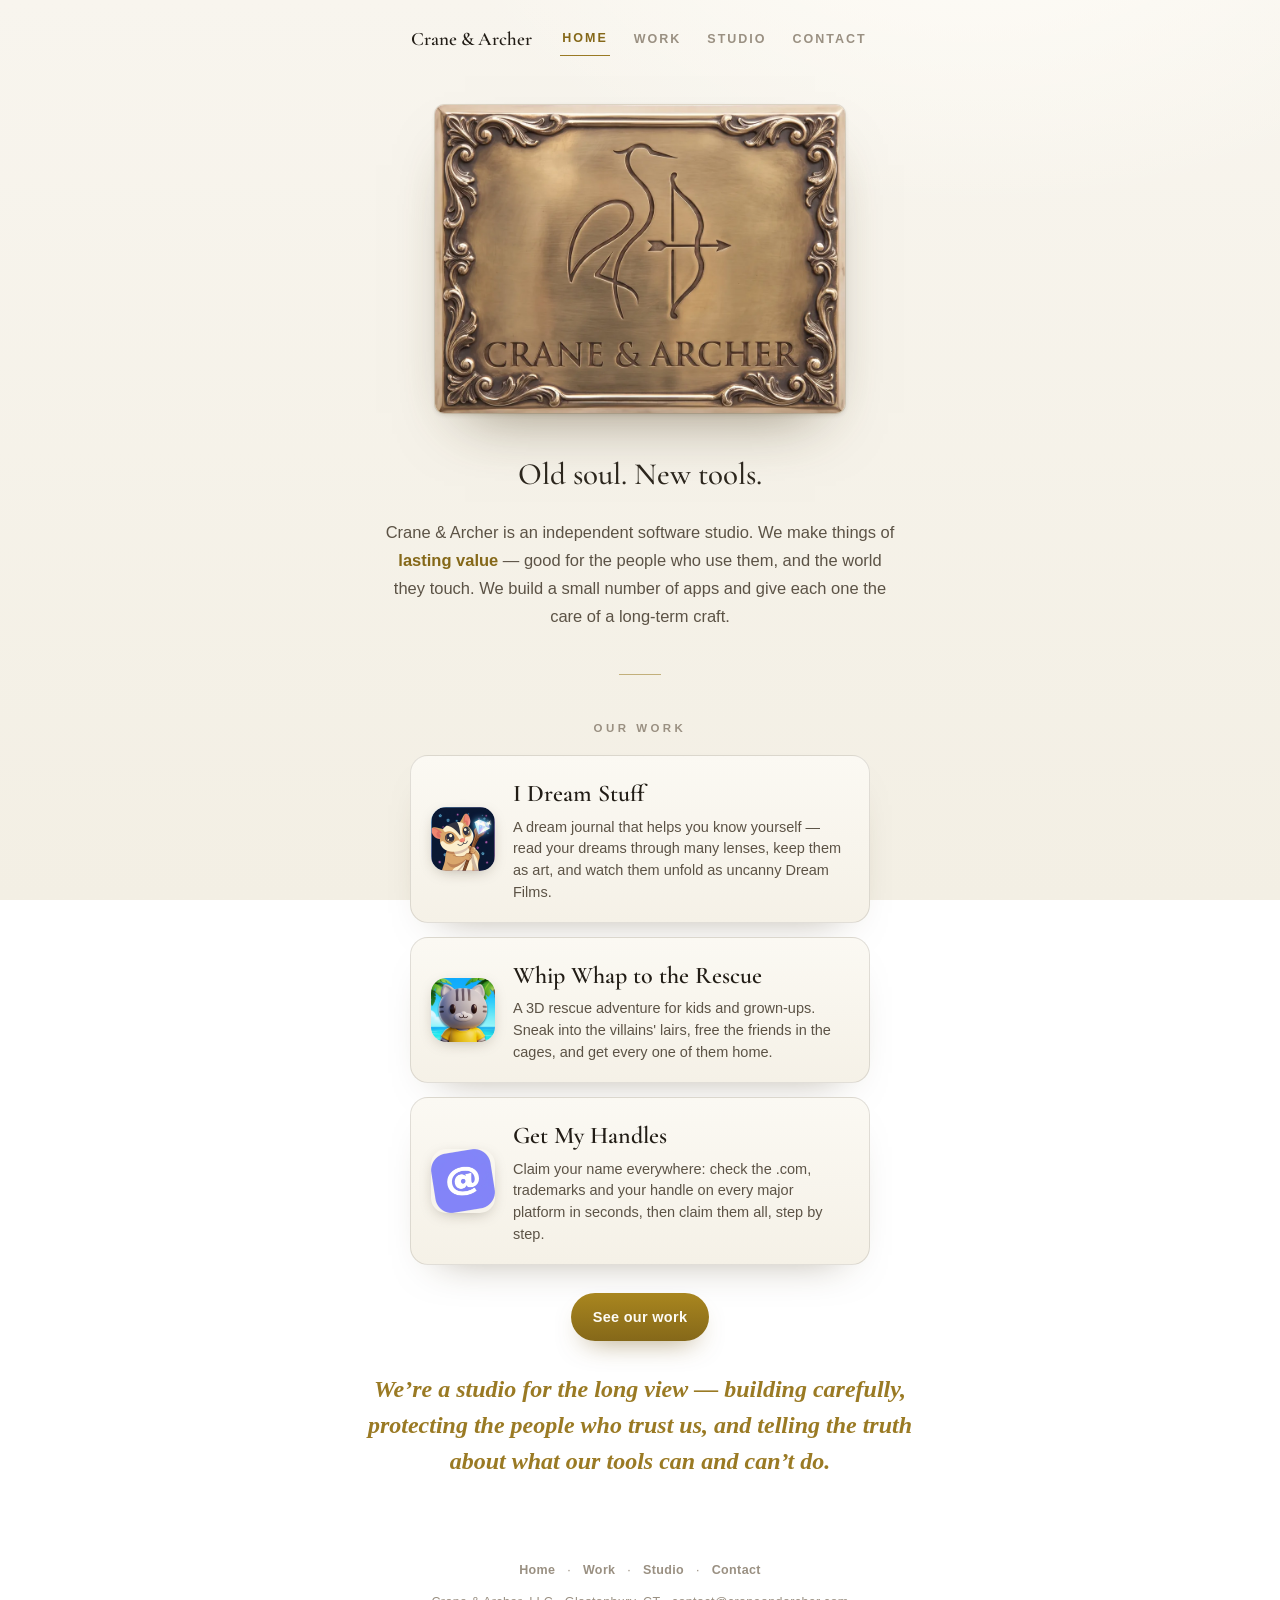
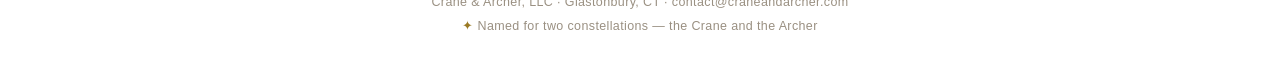
==== commit 6efaf363: "Whip Whap: the new app icon on the Home and Work cards Co-Authored-By: Claude Opus 5.5 <noreply@anth" ====
--- a/index.html
+++ b/index.html
@@ -93,7 +93,7 @@
         </div>
       </a>
       <a class="card card-link" href="/whipwhap/">
-        <img src="whipwhap/icon.png" alt="Whip Whap to the Rescue" />
+        <img src="whipwhap/app-icon.png" alt="Whip Whap to the Rescue" />
         <div>
           <p class="name">Whip Whap to the Rescue</p>
           <p class="desc">A 3D rescue adventure for kids and grown-ups. Sneak into the villains' lairs,
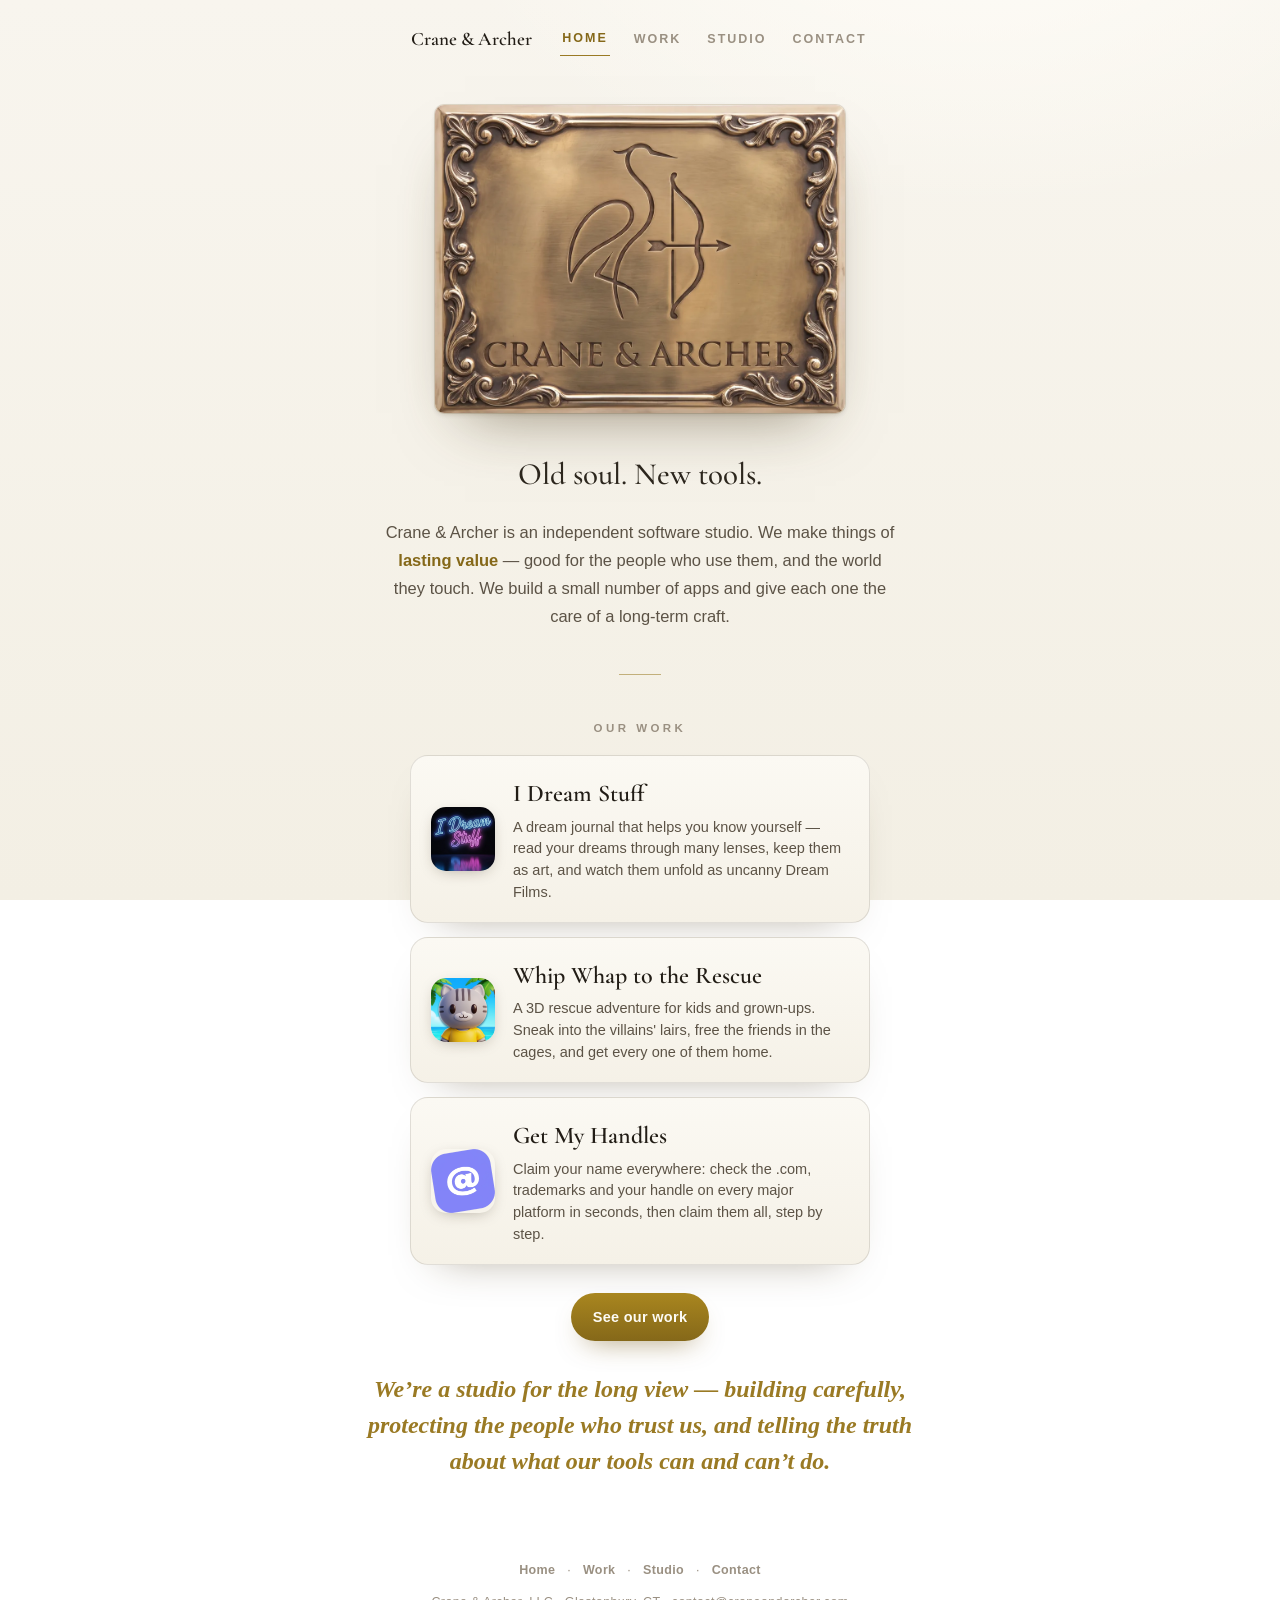
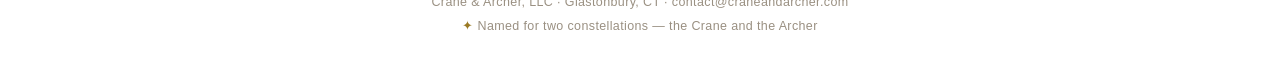
==== commit 0796d52e: "I Dream Stuff: the neon sign icon on the Home and Work cards Co-Authored-By: Claude Opus 5.5 <norepl" ====
--- a/index.html
+++ b/index.html
@@ -85,7 +85,7 @@
     <p class="label">Our work</p>
     <div class="cards">
       <a class="card card-link" href="https://idreamstuff.com" target="_blank" rel="noopener">
-        <img src="idreamstuff-icon.png" alt="I Dream Stuff app icon" />
+        <img src="idreamstuff-app-icon.png" alt="I Dream Stuff app icon" />
         <div>
           <p class="name">I Dream Stuff</p>
           <p class="desc">A dream journal that helps you know yourself — read your dreams through many
